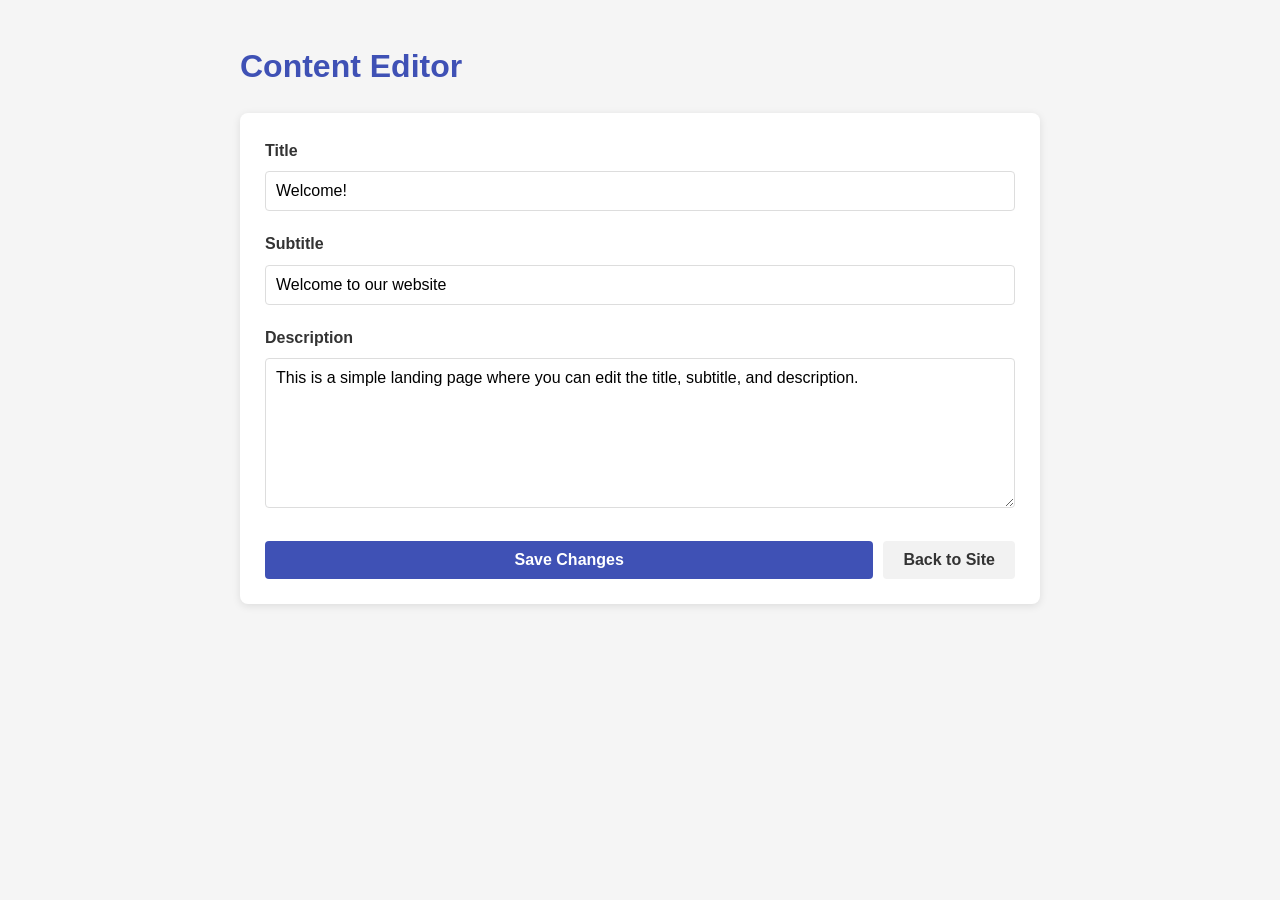
==== html/editor.html @ 9facafe0 "Initial commit: project setup" ====
<!doctype html>
<html lang="en">
  <head>
    <meta charset="UTF-8" />
    <meta name="viewport" content="width=device-width, initial-scale=1.0" />
    <title>Content Editor – Edit Your Landing Page Instantly</title>
    <link rel="stylesheet" href="../css/editor.css" />
  </head>
  <body>
    <h1>Content Editor</h1>

    <div class="editor-container">
      <form id="edit-form">
        <div class="form-group">
          <label for="title">Title</label>
          <input type="text" id="title" name="title" required />
        </div>

        <div class="form-group">
          <label for="subtitle">Subtitle</label>
          <input type="text" id="subtitle" name="subtitle" required />
        </div>

        <div class="form-group">
          <label for="description">Description</label>
          <textarea id="description" name="description" required></textarea>
        </div>

        <div class="buttons">
          <button type="submit" class="save-button">Save Changes</button>
          <button
            type="button"
            class="cancel-button"
            onclick="window.location.href = 'index.html'"
          >
            Back to Site
          </button>
        </div>
      </form>
    </div>

    <div id="message" class="message">Changes saved successfully!</div>

    <script src="../js/editor.js"></script>
  </body>
</html>
---- css/editor.css ----
body {
  font-family: Arial, sans-serif;
  max-width: 800px;
  margin: 0 auto;
  padding: 20px;
  line-height: 1.6;
  color: #333;
  background-color: #f5f5f5;
}

h1 {
  font-size: 2rem;
  margin-bottom: 20px;
  color: #3f51b5;
}

.editor-container {
  background-color: #ffffff;
  border-radius: 8px;
  box-shadow: 0 2px 8px rgba(0, 0, 0, 0.1);
  padding: 25px;
}

.form-group {
  margin-bottom: 20px;
}

label {
  display: block;
  margin-bottom: 8px;
  font-weight: bold;
}

input[type="text"],
textarea {
  width: 100%;
  padding: 10px;
  border: 1px solid #ddd;
  border-radius: 4px;
  box-sizing: border-box;
  font-family: inherit;
  font-size: 1rem;
}

input[type="text"]:focus,
textarea:focus {
  border-color: #3f51b5;
  outline: none;
}

textarea {
  height: 150px;
  resize: vertical;
}

.buttons {
  margin-top: 25px;
  display: flex;
  gap: 10px;
}

button {
  padding: 10px 20px;
  border: none;
  border-radius: 4px;
  cursor: pointer;
  font-size: 1rem;
  font-weight: bold;
}

.save-button {
  background-color: #3f51b5;
  color: white;
  flex: 1;
}

.save-button:hover {
  background-color: #303f9f;
}

.cancel-button {
  background-color: #f2f2f2;
  color: #333;
}

.cancel-button:hover {
  background-color: #e0e0e0;
}

.message {
  margin: 15px 0 40px;
  padding: 12px;
  border-radius: 4px;
  display: none;
  text-align: center;
  background-color: #e8f5e9;
  color: #4caf50;
  border: 1px solid #c8e6c9;
}

@media (max-width: 600px) {
  .buttons {
    flex-direction: column;
  }
}
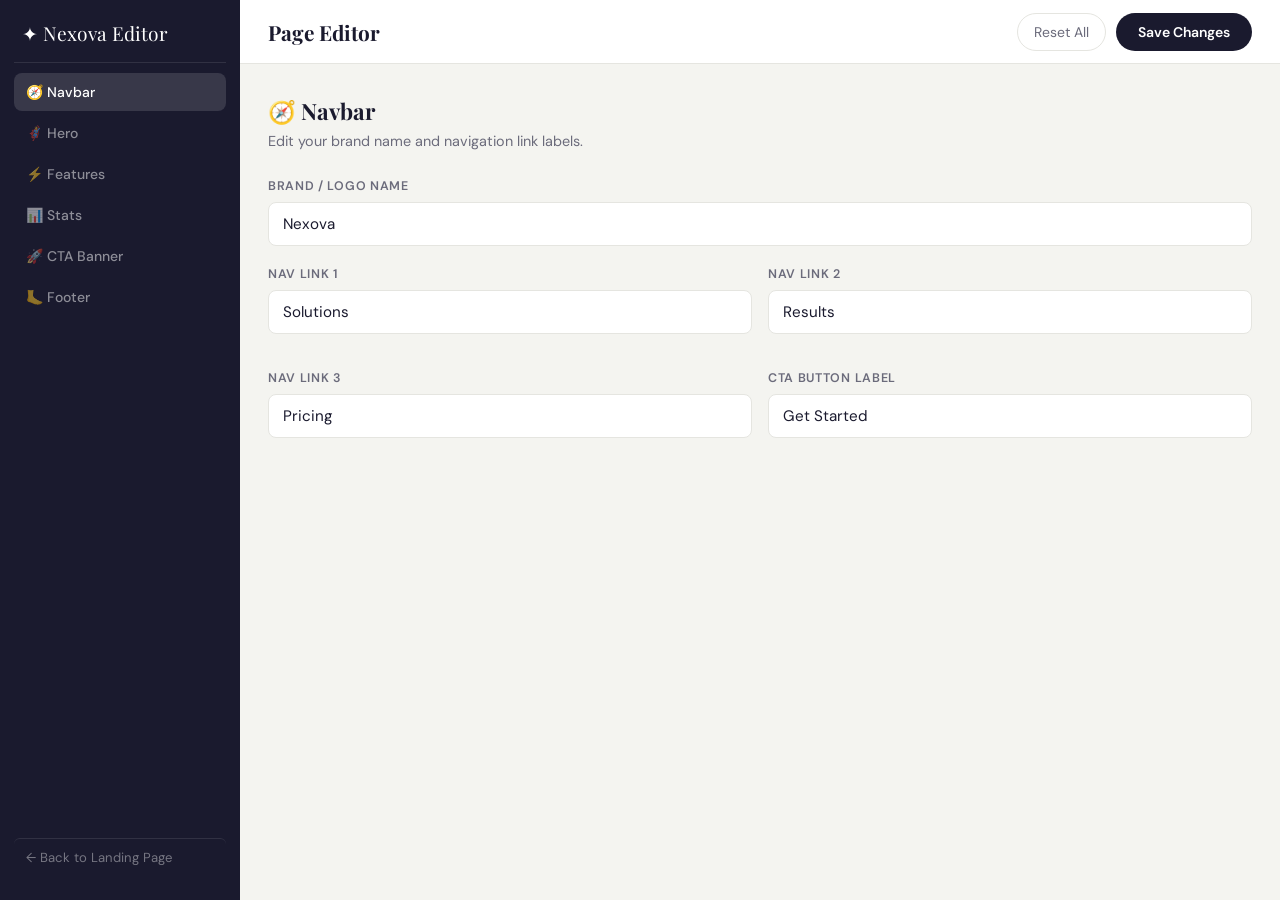
==== commit 157af167: "feat: added new editable sections to website" ====
--- a/html/editor.html
+++ b/html/editor.html
@@ -3,43 +3,401 @@
   <head>
     <meta charset="UTF-8" />
     <meta name="viewport" content="width=device-width, initial-scale=1.0" />
-    <title>Content Editor – Edit Your Landing Page Instantly</title>
+    <title>Page Editor — Nexova</title>
+    <link rel="preconnect" href="https://fonts.googleapis.com" />
+    <link rel="preconnect" href="https://fonts.gstatic.com" crossorigin />
+    <link
+      href="https://fonts.googleapis.com/css2?family=Playfair+Display:wght@600;700&family=DM+Sans:wght@300;400;500;600&display=swap"
+      rel="stylesheet"
+    />
     <link rel="stylesheet" href="../css/editor.css" />
   </head>
   <body>
-    <h1>Content Editor</h1>
-
-    <div class="editor-container">
-      <form id="edit-form">
-        <div class="form-group">
-          <label for="title">Title</label>
-          <input type="text" id="title" name="title" required />
+    <div class="editor-layout">
+      <!-- ── SIDEBAR ── -->
+      <aside class="editor-sidebar" id="editor-sidebar">
+        <div class="sidebar-header">
+          <span class="sidebar-logo">✦ Nexova Editor</span>
         </div>
-
-        <div class="form-group">
-          <label for="subtitle">Subtitle</label>
-          <input type="text" id="subtitle" name="subtitle" required />
+        <nav class="sidebar-nav">
+          <button class="sidebar-nav-btn active" data-target-section="navbar">
+            🧭 Navbar
+          </button>
+          <button class="sidebar-nav-btn" data-target-section="hero">
+            🦸 Hero
+          </button>
+          <button class="sidebar-nav-btn" data-target-section="features">
+            ⚡ Features
+          </button>
+          <button class="sidebar-nav-btn" data-target-section="stats">
+            📊 Stats
+          </button>
+          <button class="sidebar-nav-btn" data-target-section="cta">
+            🚀 CTA Banner
+          </button>
+          <button class="sidebar-nav-btn" data-target-section="footer">
+            🦶 Footer
+          </button>
+        </nav>
+        <a href="index.html" class="sidebar-back-link"
+          >← Back to Landing Page</a
+        >
+      </aside>
+
+      <!-- ── MAIN PANEL ── -->
+      <main class="editor-main">
+        <!-- Top Bar -->
+        <div class="editor-topbar">
+          <!-- Hamburger: visible on mobile, sits INSIDE topbar for correct spacing -->
+          <button
+            class="sidebar-toggle-btn"
+            id="sidebar-toggle-btn"
+            aria-label="Toggle sidebar"
+          >
+            <span></span><span></span><span></span>
+          </button>
+          <h1 class="editor-topbar__title">Page Editor</h1>
+          <div class="editor-topbar__actions">
+            <button class="btn-reset" id="btn-reset">Reset All</button>
+            <button class="btn-save" id="btn-save">Save Changes</button>
+          </div>
         </div>
 
-        <div class="form-group">
-          <label for="description">Description</label>
-          <textarea id="description" name="description" required></textarea>
+        <!-- Save Notification -->
+        <div class="save-notification" id="save-notification">
+          ✅ Changes saved successfully!
         </div>
 
-        <div class="buttons">
-          <button type="submit" class="save-button">Save Changes</button>
-          <button
-            type="button"
-            class="cancel-button"
-            onclick="window.location.href = 'index.html'"
-          >
-            Back to Site
-          </button>
-        </div>
-      </form>
+        <!-- Editor Form -->
+        <form id="editor-form" novalidate>
+          <!-- ── NAVBAR PANEL ── -->
+          <div class="editor-panel active" id="panel-navbar">
+            <div class="panel-header">
+              <h2>🧭 Navbar</h2>
+              <p>Edit your brand name and navigation link labels.</p>
+            </div>
+            <div class="form-group">
+              <label for="input-nav-brand">Brand / Logo Name</label>
+              <input type="text" id="input-nav-brand" placeholder="Nexova" />
+            </div>
+            <div class="form-row">
+              <div class="form-group">
+                <label for="input-nav-link-1">Nav Link 1</label>
+                <input
+                  type="text"
+                  id="input-nav-link-1"
+                  placeholder="Solutions"
+                />
+              </div>
+              <div class="form-group">
+                <label for="input-nav-link-2">Nav Link 2</label>
+                <input
+                  type="text"
+                  id="input-nav-link-2"
+                  placeholder="Results"
+                />
+              </div>
+              <div class="form-group">
+                <label for="input-nav-link-3">Nav Link 3</label>
+                <input
+                  type="text"
+                  id="input-nav-link-3"
+                  placeholder="Pricing"
+                />
+              </div>
+              <div class="form-group">
+                <label for="input-nav-link-4">CTA Button Label</label>
+                <input
+                  type="text"
+                  id="input-nav-link-4"
+                  placeholder="Get Started"
+                />
+              </div>
+            </div>
+          </div>
+
+          <!-- ── HERO PANEL ── -->
+          <div class="editor-panel" id="panel-hero">
+            <div class="panel-header">
+              <h2>🦸 Hero Section</h2>
+              <p>The first thing visitors see — make it count.</p>
+            </div>
+            <div class="form-group">
+              <label for="input-hero-badge">Badge Text</label>
+              <input
+                type="text"
+                id="input-hero-badge"
+                placeholder="✦ Now in Public Beta"
+              />
+            </div>
+            <div class="form-group">
+              <label for="input-page-title">Main Headline</label>
+              <input
+                type="text"
+                id="input-page-title"
+                placeholder="Scale Your Business with Confidence"
+              />
+            </div>
+            <div class="form-group">
+              <label for="input-page-subtitle">Subheadline</label>
+              <input
+                type="text"
+                id="input-page-subtitle"
+                placeholder="The all-in-one platform for modern teams."
+              />
+            </div>
+            <div class="form-group">
+              <label for="input-page-description">Description Paragraph</label>
+              <textarea
+                id="input-page-description"
+                rows="3"
+                placeholder="A short paragraph about your product or service."
+              ></textarea>
+            </div>
+            <div class="form-group">
+              <label for="input-hero-cta">Primary Button Text</label>
+              <input
+                type="text"
+                id="input-hero-cta"
+                placeholder="Start for Free"
+              />
+            </div>
+          </div>
+
+          <!-- ── FEATURES PANEL ── -->
+          <div class="editor-panel" id="panel-features">
+            <div class="panel-header">
+              <h2>⚡ Features Section</h2>
+              <p>Showcase your product's key strengths.</p>
+            </div>
+            <div class="form-row">
+              <div class="form-group">
+                <label for="input-features-title">Section Title</label>
+                <input
+                  type="text"
+                  id="input-features-title"
+                  placeholder="Why Teams Choose Nexova"
+                />
+              </div>
+              <div class="form-group">
+                <label for="input-features-subtitle">Section Subtitle</label>
+                <input
+                  type="text"
+                  id="input-features-subtitle"
+                  placeholder="Built for speed, designed for scale."
+                />
+              </div>
+            </div>
+
+            <div class="feature-editor-card">
+              <p class="feature-editor-card__label">Feature Card 1</p>
+              <div class="form-row">
+                <div class="form-group">
+                  <label for="input-feature-1-icon">Icon (emoji)</label>
+                  <input
+                    type="text"
+                    id="input-feature-1-icon"
+                    placeholder="⚡"
+                    maxlength="4"
+                  />
+                </div>
+                <div class="form-group">
+                  <label for="input-feature-1-title">Title</label>
+                  <input
+                    type="text"
+                    id="input-feature-1-title"
+                    placeholder="Blazing Performance"
+                  />
+                </div>
+              </div>
+              <div class="form-group">
+                <label for="input-feature-1-desc">Description</label>
+                <textarea id="input-feature-1-desc" rows="2"></textarea>
+              </div>
+            </div>
+
+            <div class="feature-editor-card">
+              <p class="feature-editor-card__label">Feature Card 2</p>
+              <div class="form-row">
+                <div class="form-group">
+                  <label for="input-feature-2-icon">Icon (emoji)</label>
+                  <input
+                    type="text"
+                    id="input-feature-2-icon"
+                    placeholder="🎯"
+                    maxlength="4"
+                  />
+                </div>
+                <div class="form-group">
+                  <label for="input-feature-2-title">Title</label>
+                  <input
+                    type="text"
+                    id="input-feature-2-title"
+                    placeholder="Built for Your Brand"
+                  />
+                </div>
+              </div>
+              <div class="form-group">
+                <label for="input-feature-2-desc">Description</label>
+                <textarea id="input-feature-2-desc" rows="2"></textarea>
+              </div>
+            </div>
+
+            <div class="feature-editor-card">
+              <p class="feature-editor-card__label">Feature Card 3</p>
+              <div class="form-row">
+                <div class="form-group">
+                  <label for="input-feature-3-icon">Icon (emoji)</label>
+                  <input
+                    type="text"
+                    id="input-feature-3-icon"
+                    placeholder="🔒"
+                    maxlength="4"
+                  />
+                </div>
+                <div class="form-group">
+                  <label for="input-feature-3-title">Title</label>
+                  <input
+                    type="text"
+                    id="input-feature-3-title"
+                    placeholder="Enterprise-Grade Security"
+                  />
+                </div>
+              </div>
+              <div class="form-group">
+                <label for="input-feature-3-desc">Description</label>
+                <textarea id="input-feature-3-desc" rows="2"></textarea>
+              </div>
+            </div>
+          </div>
+
+          <!-- ── STATS PANEL ── -->
+          <div class="editor-panel" id="panel-stats">
+            <div class="panel-header">
+              <h2>📊 Stats Section</h2>
+              <p>Highlight your key numbers and social proof.</p>
+            </div>
+            <div class="form-row">
+              <div class="form-group">
+                <label for="input-stat-1-number">Stat 1 — Value</label>
+                <input
+                  type="text"
+                  id="input-stat-1-number"
+                  placeholder="25K+"
+                />
+              </div>
+              <div class="form-group">
+                <label for="input-stat-1-label">Stat 1 — Label</label>
+                <input
+                  type="text"
+                  id="input-stat-1-label"
+                  placeholder="Teams Onboarded"
+                />
+              </div>
+            </div>
+            <div class="form-row">
+              <div class="form-group">
+                <label for="input-stat-2-number">Stat 2 — Value</label>
+                <input
+                  type="text"
+                  id="input-stat-2-number"
+                  placeholder="99.9%"
+                />
+              </div>
+              <div class="form-group">
+                <label for="input-stat-2-label">Stat 2 — Label</label>
+                <input
+                  type="text"
+                  id="input-stat-2-label"
+                  placeholder="Uptime SLA"
+                />
+              </div>
+            </div>
+            <div class="form-row">
+              <div class="form-group">
+                <label for="input-stat-3-number">Stat 3 — Value</label>
+                <input
+                  type="text"
+                  id="input-stat-3-number"
+                  placeholder="4.9★"
+                />
+              </div>
+              <div class="form-group">
+                <label for="input-stat-3-label">Stat 3 — Label</label>
+                <input
+                  type="text"
+                  id="input-stat-3-label"
+                  placeholder="Customer Rating"
+                />
+              </div>
+            </div>
+          </div>
+
+          <!-- ── CTA PANEL ── -->
+          <div class="editor-panel" id="panel-cta">
+            <div class="panel-header">
+              <h2>🚀 CTA Banner</h2>
+              <p>Drive visitors to take the next step.</p>
+            </div>
+            <div class="form-group">
+              <label for="input-cta-title">CTA Heading</label>
+              <input
+                type="text"
+                id="input-cta-title"
+                placeholder="Ready to Build Something Great?"
+              />
+            </div>
+            <div class="form-group">
+              <label for="input-cta-desc">CTA Description</label>
+              <input
+                type="text"
+                id="input-cta-desc"
+                placeholder="Join 25,000+ teams already using Nexova."
+              />
+            </div>
+            <div class="form-group">
+              <label for="input-cta-button">Button Text</label>
+              <input
+                type="text"
+                id="input-cta-button"
+                placeholder="Get Started Free"
+              />
+            </div>
+          </div>
+
+          <!-- ── FOOTER PANEL ── -->
+          <div class="editor-panel" id="panel-footer">
+            <div class="panel-header">
+              <h2>🦶 Footer</h2>
+              <p>Customize your footer branding and copyright notice.</p>
+            </div>
+            <div class="form-group">
+              <label for="input-footer-brand">Brand Name</label>
+              <input type="text" id="input-footer-brand" placeholder="Nexova" />
+            </div>
+            <div class="form-group">
+              <label for="input-footer-tagline">Tagline</label>
+              <input
+                type="text"
+                id="input-footer-tagline"
+                placeholder="Where innovation meets simplicity."
+              />
+            </div>
+            <div class="form-group">
+              <label for="input-footer-copy">Copyright Text</label>
+              <input
+                type="text"
+                id="input-footer-copy"
+                placeholder="© 2025 Nexova, Inc. All rights reserved."
+              />
+            </div>
+          </div>
+        </form>
+      </main>
     </div>
 
-    <div id="message" class="message">Changes saved successfully!</div>
+    <!-- Sidebar overlay (mobile) -->
+    <div class="sidebar-overlay" id="sidebar-overlay"></div>
 
     <script src="../js/editor.js"></script>
   </body>
--- a/css/editor.css
+++ b/css/editor.css
@@ -1,105 +1,475 @@
+/* ═══════════════════════════════════════════
+   CSS CUSTOM PROPERTIES
+═══════════════════════════════════════════ */
+:root {
+  /* Colors */
+  --color-bg: #f4f4f0;
+  --color-surface: #ffffff;
+  --color-surface-alt: #f9f9f7;
+  --color-border: #e5e5e0;
+  --color-text: #1a1a2e;
+  --color-text-muted: #6b6b7b;
+  --color-accent: #00c896;
+  --color-accent-warm: #ff6b35;
+  --color-sidebar-bg: #1a1a2e;
+
+  /* Layout */
+  --sidebar-width: 240px;
+  --topbar-height: 64px;
+  --radius-card: 12px;
+  --radius-pill: 30px;
+
+  /* Transitions */
+  --transition-fast: 0.2s ease;
+  --transition-normal: 0.3s ease;
+}
+
+/* ═══════════════════════════════════════════
+   RESET
+═══════════════════════════════════════════ */
+*,
+*::before,
+*::after {
+  box-sizing: border-box;
+  margin: 0;
+  padding: 0;
+}
+
 body {
-  font-family: Arial, sans-serif;
-  max-width: 800px;
-  margin: 0 auto;
-  padding: 20px;
-  line-height: 1.6;
-  color: #333;
-  background-color: #f5f5f5;
-}
-
-h1 {
-  font-size: 2rem;
-  margin-bottom: 20px;
-  color: #3f51b5;
-}
-
-.editor-container {
-  background-color: #ffffff;
+  font-family: "DM Sans", sans-serif;
+  background: var(--color-bg);
+  color: var(--color-text);
+  font-size: 0.95rem;
+  overflow-x: hidden;
+}
+
+a {
+  text-decoration: none;
+  color: inherit;
+}
+ul {
+  list-style: none;
+}
+
+/* ═══════════════════════════════════════════
+   OVERALL LAYOUT
+═══════════════════════════════════════════ */
+.editor-layout {
+  display: flex;
+  min-height: 100vh;
+}
+
+/* ═══════════════════════════════════════════
+   SIDEBAR
+═══════════════════════════════════════════ */
+.editor-sidebar {
+  width: var(--sidebar-width);
+  flex-shrink: 0;
+  background: var(--color-sidebar-bg);
+  display: flex;
+  flex-direction: column;
+  padding: 0 14px 24px;
+  position: sticky;
+  top: 0;
+  height: 100vh;
+  overflow-y: auto;
+  z-index: 50;
+}
+
+.sidebar-header {
+  padding: 20px 8px 16px;
+  border-bottom: 1px solid rgba(255, 255, 255, 0.1);
+  margin-bottom: 10px;
+}
+
+.sidebar-logo {
+  font-family: "Playfair Display", serif;
+  font-size: 1.2rem;
+  color: #ffffff;
+  display: block;
+}
+
+.sidebar-nav {
+  display: flex;
+  flex-direction: column;
+  gap: 3px;
+  flex: 1;
+}
+
+.sidebar-nav-btn {
+  width: 100%;
+  text-align: left;
+  background: none;
+  border: none;
+  color: rgba(255, 255, 255, 0.5);
+  padding: 10px 12px;
   border-radius: 8px;
-  box-shadow: 0 2px 8px rgba(0, 0, 0, 0.1);
-  padding: 25px;
-}
-
+  font-family: "DM Sans", sans-serif;
+  font-size: 0.875rem;
+  font-weight: 500;
+  cursor: pointer;
+  transition:
+    background var(--transition-fast),
+    color var(--transition-fast);
+}
+
+.sidebar-nav-btn:hover {
+  background: rgba(255, 255, 255, 0.08);
+  color: rgba(255, 255, 255, 0.85);
+}
+
+.sidebar-nav-btn.active {
+  background: rgba(255, 255, 255, 0.13);
+  color: #ffffff;
+}
+
+.sidebar-back-link {
+  display: block;
+  color: rgba(255, 255, 255, 0.4);
+  font-size: 0.82rem;
+  padding: 10px 12px;
+  border-top: 1px solid rgba(255, 255, 255, 0.1);
+  margin-top: 14px;
+  border-radius: 6px;
+  transition: color var(--transition-fast);
+}
+
+.sidebar-back-link:hover {
+  color: rgba(255, 255, 255, 0.8);
+}
+
+/* ═══════════════════════════════════════════
+   MAIN CONTENT AREA
+═══════════════════════════════════════════ */
+.editor-main {
+  flex: 1;
+  min-width: 0;
+  display: flex;
+  flex-direction: column;
+}
+
+/* ═══════════════════════════════════════════
+   TOP BAR
+═══════════════════════════════════════════ */
+.editor-topbar {
+  position: sticky;
+  top: 0;
+  z-index: 40;
+  height: var(--topbar-height);
+  background: var(--color-surface);
+  border-bottom: 1px solid var(--color-border);
+  padding: 0 28px;
+  display: flex;
+  align-items: center;
+  gap: 14px;
+}
+
+.editor-topbar__title {
+  font-family: "Playfair Display", serif;
+  font-size: 1.3rem;
+  font-weight: 700;
+  flex: 1;
+}
+
+.editor-topbar__actions {
+  display: flex;
+  gap: 10px;
+  flex-shrink: 0;
+}
+
+/* Sidebar toggle (hamburger inside topbar — mobile only) */
+.sidebar-toggle-btn {
+  display: none; /* hidden on desktop */
+  flex-direction: column;
+  justify-content: space-between;
+  width: 24px;
+  height: 18px;
+  background: none;
+  border: none;
+  cursor: pointer;
+  padding: 0;
+  flex-shrink: 0;
+}
+
+.sidebar-toggle-btn span {
+  display: block;
+  height: 2px;
+  width: 100%;
+  background: var(--color-text);
+  border-radius: 2px;
+}
+
+/* Save button */
+.btn-save {
+  background: var(--color-text);
+  color: #ffffff;
+  border: none;
+  padding: 9px 22px;
+  border-radius: var(--radius-pill);
+  font-family: "DM Sans", sans-serif;
+  font-size: 0.875rem;
+  font-weight: 600;
+  cursor: pointer;
+  transition: opacity var(--transition-fast);
+  white-space: nowrap;
+}
+
+.btn-save:hover {
+  opacity: 0.85;
+}
+
+/* Reset button */
+.btn-reset {
+  background: none;
+  color: var(--color-text-muted);
+  border: 1px solid var(--color-border);
+  padding: 9px 16px;
+  border-radius: var(--radius-pill);
+  font-family: "DM Sans", sans-serif;
+  font-size: 0.875rem;
+  cursor: pointer;
+  transition:
+    border-color var(--transition-fast),
+    color var(--transition-fast);
+  white-space: nowrap;
+}
+
+.btn-reset:hover {
+  border-color: var(--color-text);
+  color: var(--color-text);
+}
+
+/* ═══════════════════════════════════════════
+   SAVE NOTIFICATION BANNER
+═══════════════════════════════════════════ */
+.save-notification {
+  display: none;
+  margin: 16px 28px 0;
+  padding: 12px 18px;
+  border-radius: var(--radius-card);
+  background: color-mix(in srgb, var(--color-accent) 12%, transparent);
+  color: var(--color-accent);
+  border: 1px solid color-mix(in srgb, var(--color-accent) 28%, transparent);
+  font-weight: 500;
+  font-size: 0.9rem;
+  animation: anim-slide-down 0.22s ease;
+}
+
+@keyframes anim-slide-down {
+  from {
+    opacity: 0;
+    transform: translateY(-8px);
+  }
+  to {
+    opacity: 1;
+    transform: translateY(0);
+  }
+}
+
+/* ═══════════════════════════════════════════
+   EDITOR PANELS (sections)
+═══════════════════════════════════════════ */
+.editor-panel {
+  display: none;
+  padding: 32px 28px;
+  animation: anim-fade-in 0.22s ease;
+}
+
+.editor-panel.active {
+  display: block;
+}
+
+@keyframes anim-fade-in {
+  from {
+    opacity: 0;
+  }
+  to {
+    opacity: 1;
+  }
+}
+
+.panel-header {
+  margin-bottom: 28px;
+}
+
+.panel-header h2 {
+  font-family: "Playfair Display", serif;
+  font-size: 1.4rem;
+  font-weight: 700;
+  margin-bottom: 6px;
+}
+
+.panel-header p {
+  color: var(--color-text-muted);
+  font-size: 0.9rem;
+}
+
+/* ═══════════════════════════════════════════
+   FORM FIELDS
+═══════════════════════════════════════════ */
 .form-group {
   margin-bottom: 20px;
 }
 
-label {
-  display: block;
+.form-group label {
+  display: block;
+  font-size: 0.78rem;
+  font-weight: 600;
+  text-transform: uppercase;
+  letter-spacing: 0.055em;
+  color: var(--color-text-muted);
   margin-bottom: 8px;
-  font-weight: bold;
-}
-
-input[type="text"],
-textarea {
+}
+
+.form-group input[type="text"],
+.form-group textarea {
   width: 100%;
-  padding: 10px;
-  border: 1px solid #ddd;
-  border-radius: 4px;
-  box-sizing: border-box;
-  font-family: inherit;
-  font-size: 1rem;
-}
-
-input[type="text"]:focus,
-textarea:focus {
-  border-color: #3f51b5;
+  padding: 11px 14px;
+  background: var(--color-surface);
+  border: 1px solid var(--color-border);
+  border-radius: 8px;
+  font-family: "DM Sans", sans-serif;
+  font-size: 0.95rem;
+  color: var(--color-text);
+  transition:
+    border-color var(--transition-fast),
+    box-shadow var(--transition-fast);
   outline: none;
 }
 
-textarea {
-  height: 150px;
+.form-group input[type="text"]:focus,
+.form-group textarea:focus {
+  border-color: var(--color-accent);
+  box-shadow: 0 0 0 3px color-mix(in srgb, var(--color-accent) 15%, transparent);
+}
+
+.form-group textarea {
   resize: vertical;
-}
-
-.buttons {
-  margin-top: 25px;
-  display: flex;
-  gap: 10px;
-}
-
-button {
-  padding: 10px 20px;
-  border: none;
-  border-radius: 4px;
-  cursor: pointer;
-  font-size: 1rem;
-  font-weight: bold;
-}
-
-.save-button {
-  background-color: #3f51b5;
-  color: white;
-  flex: 1;
-}
-
-.save-button:hover {
-  background-color: #303f9f;
-}
-
-.cancel-button {
-  background-color: #f2f2f2;
-  color: #333;
-}
-
-.cancel-button:hover {
-  background-color: #e0e0e0;
-}
-
-.message {
-  margin: 15px 0 40px;
-  padding: 12px;
-  border-radius: 4px;
+  min-height: 80px;
+  line-height: 1.55;
+}
+
+/* Two-column field row */
+.form-row {
+  display: grid;
+  grid-template-columns: 1fr 1fr;
+  gap: 16px;
+}
+
+/* ═══════════════════════════════════════════
+   FEATURE EDITOR CARDS (inner containers)
+═══════════════════════════════════════════ */
+.feature-editor-card {
+  background: var(--color-surface-alt);
+  border: 1px solid var(--color-border);
+  border-radius: var(--radius-card);
+  padding: 20px;
+  margin-bottom: 16px;
+}
+
+.feature-editor-card__label {
+  font-size: 0.78rem;
+  font-weight: 700;
+  text-transform: uppercase;
+  letter-spacing: 0.06em;
+  color: var(--color-text-muted);
+  margin-bottom: 14px;
+}
+
+/* ═══════════════════════════════════════════
+   SIDEBAR OVERLAY (mobile backdrop)
+═══════════════════════════════════════════ */
+.sidebar-overlay {
   display: none;
-  text-align: center;
-  background-color: #e8f5e9;
-  color: #4caf50;
-  border: 1px solid #c8e6c9;
-}
-
-@media (max-width: 600px) {
-  .buttons {
-    flex-direction: column;
-  }
-}
+  position: fixed;
+  inset: 0;
+  background: rgba(0, 0, 0, 0.45);
+  z-index: 149;
+  opacity: 0;
+  transition: opacity 0.25s ease;
+}
+
+.sidebar-overlay.is-visible {
+  display: block;
+  opacity: 1;
+}
+
+/* ═══════════════════════════════════════════
+   RESPONSIVE — TABLET  (≤ 900px)
+═══════════════════════════════════════════ */
+@media (max-width: 900px) {
+  :root {
+    --sidebar-width: 200px;
+  }
+
+  .editor-topbar {
+    padding: 0 20px;
+    gap: 12px;
+  }
+  .editor-panel {
+    padding: 24px 20px;
+  }
+  .save-notification {
+    margin: 12px 20px 0;
+  }
+  .form-row {
+    grid-template-columns: 1fr;
+  }
+}
+
+/* ═══════════════════════════════════════════
+   RESPONSIVE — MOBILE  (≤ 640px)
+═══════════════════════════════════════════ */
+@media (max-width: 640px) {
+  /* Show the hamburger toggle inside the topbar */
+  .sidebar-toggle-btn {
+    display: flex;
+  }
+
+  /* Sidebar slides in as a drawer */
+  .editor-sidebar {
+    position: fixed;
+    top: 0;
+    left: 0;
+    height: 100%;
+    z-index: 150;
+    width: var(--sidebar-width);
+    transform: translateX(-100%);
+    transition: transform 0.28s ease;
+  }
+
+  .editor-sidebar.is-open {
+    transform: translateX(0);
+  }
+
+  /* Topbar: hamburger | title | actions — all in one line */
+  .editor-topbar {
+    height: 56px;
+    padding: 0 16px;
+    gap: 12px;
+  }
+
+  .editor-topbar__title {
+    font-size: 1.1rem;
+  }
+
+  .btn-save {
+    padding: 8px 14px;
+    font-size: 0.82rem;
+  }
+  .btn-reset {
+    padding: 8px 10px;
+    font-size: 0.82rem;
+    display: none;
+  }
+
+  .editor-panel {
+    padding: 20px 16px;
+  }
+  .save-notification {
+    margin: 10px 16px 0;
+  }
+  .panel-header h2 {
+    font-size: 1.2rem;
+  }
+}
